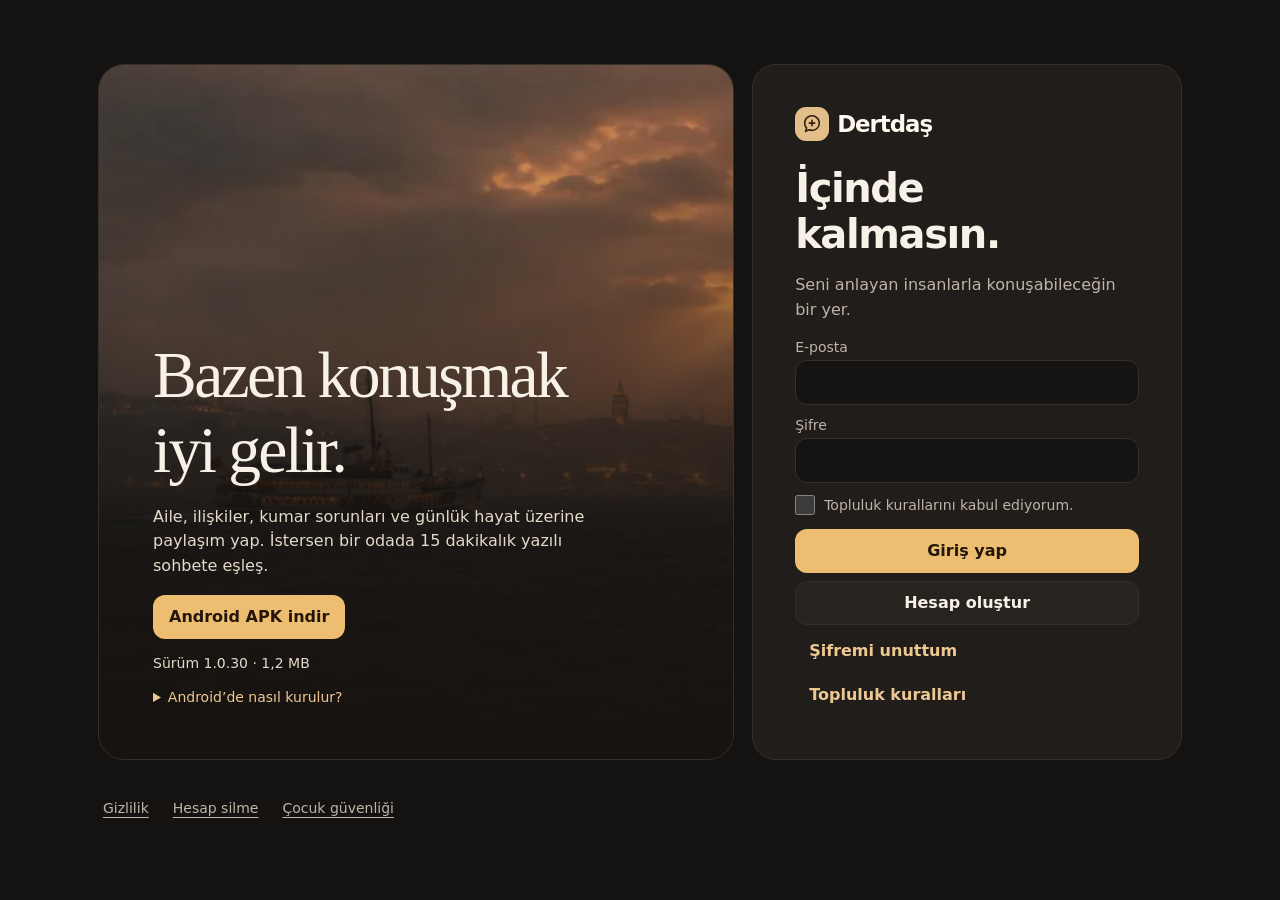
==== index.html @ 3c20d3df "Publish Dertdaş web and Android download" ====
<!doctype html>
<html lang="tr">
<head>
  <meta charset="utf-8">
  <meta name="viewport" content="width=device-width, initial-scale=1">
  <meta name="theme-color" content="#151311">
  <meta http-equiv="Content-Security-Policy" content="default-src 'self'; connect-src 'self' https://identitytoolkit.googleapis.com https://securetoken.googleapis.com https://firestore.googleapis.com https://europe-west1-dertdasv2.cloudfunctions.net https://dertdas-api.onrender.com; object-src 'none'; base-uri 'none'">
  <title>Dertdaş · İçinde kalmasın</title>
  <meta name="description" content="Dertdaş topluluklarına katıl, bir yazılı sohbete eşleş veya Android uygulamasını indir.">
  <link rel="stylesheet" href="web.css">
  <link rel="stylesheet" href="style.css">
  <script defer src="config.js"></script>
  <script defer src="app.js"></script>
  <script defer src="rooms.js"></script>
  <script defer src="release.js"></script>
  <script defer src="written.js"></script>
  <script defer src="journal.js"></script>
</head>
<body>
<svg class="icon-definitions" aria-hidden="true"><symbol id="i-brand" viewBox="0 0 24 24"><path d="M20 11a8 8 0 0 1-8 8 9 9 0 0 1-3-.6L5 20l1.1-3.5A8 8 0 1 1 20 11Z M9 11h6 M12 8v6"/></symbol><symbol id="i-search" viewBox="0 0 24 24"><path d="M17 17l4 4 M19 11a8 8 0 1 1-16 0 8 8 0 0 1 16 0Z"/></symbol><symbol id="i-refresh" viewBox="0 0 24 24"><path d="M20 4v5h-5 M4 12a8 8 0 0 1 14-5l2 2 M20 12a8 8 0 0 1-14 5l-2-2 M4 20v-5h5"/></symbol><symbol id="i-home" viewBox="0 0 24 24"><path d="M3 10 12 3l9 7v9a2 2 0 0 1-2 2h-4v-7H9v7H5a2 2 0 0 1-2-2Z"/></symbol><symbol id="i-community" viewBox="0 0 24 24"><path d="M3 3h7v7H3z M14 3h7v7h-7z M3 14h7v7H3z M14 14h7v7h-7z"/></symbol><symbol id="i-plus" viewBox="0 0 24 24"><path d="M12 5v14 M5 12h14"/></symbol><symbol id="i-chat" viewBox="0 0 24 24"><path d="M20 11.5a8 8 0 0 1-8 8 9 9 0 0 1-3.2-.6L4 20l1.2-4A8 8 0 1 1 20 11.5Z M8.5 11.5h7"/></symbol><symbol id="i-person" viewBox="0 0 24 24"><path d="M16 8a4 4 0 1 1-8 0 4 4 0 0 1 8 0Z M4 21v-1a6 6 0 0 1 6-6h4a6 6 0 0 1 6 6v1"/></symbol><symbol id="i-heart" viewBox="0 0 24 24"><path d="M20.8 8.7c0 4-8.8 9.2-8.8 9.2S3.2 12.7 3.2 8.7a4.4 4.4 0 0 1 8.8-1 4.4 4.4 0 0 1 8.8 1Z"/></symbol><symbol id="i-spark" viewBox="0 0 24 24"><path d="M12 2.8 14.3 9.7 21.2 12 14.3 14.3 12 21.2 9.7 14.3 2.8 12 9.7 9.7Z"/></symbol><symbol id="i-shield" viewBox="0 0 24 24"><path d="M12 3 20 6v5c0 5-4.4 8.6-8 10-3.6-1.4-8-5-8-10V6Z M9 12l2 2 4-4"/></symbol><symbol id="i-work" viewBox="0 0 24 24"><path d="M3 7h18v13H3Z M8 7V4h8v3 M3 12c7 3 11 3 18 0"/></symbol><symbol id="i-edit" viewBox="0 0 24 24"><path d="M13.5 5.5 18.5 10.5 M4 20l4.5-1 11-11a3.5 3.5 0 0 0-5-5l-11 11Z"/></symbol><symbol id="i-journal" viewBox="0 0 24 24"><path d="M5 20V5a2 2 0 0 1 2-2h12v17H7a2 2 0 0 1 0-4h12 M9 7h6 M9 11h4"/></symbol><symbol id="i-wallet" viewBox="0 0 24 24"><path d="M19 8V6a2 2 0 0 0-2-2L5 7a2 2 0 0 0-2 2v9a2 2 0 0 0 2 2h14a2 2 0 0 0 2-2V9H5 M21 13h-5a2 2 0 0 0 0 4h5"/></symbol><symbol id="i-arrow" viewBox="0 0 24 24"><path d="M5 12h14m-6-6 6 6-6 6"/></symbol></svg>
<div class="web-welcome">
  <section class="web-intro" aria-labelledby="welcomeTitle">
    <img class="web-cover" src="bosphorus.webp" alt="" width="1024" height="680">
    <div class="web-intro-copy">
      <h2 id="welcomeTitle">Bazen konuşmak iyi gelir.</h2>
      <p>Aile, ilişkiler, kumar sorunları ve günlük hayat üzerine paylaşım yap. İstersen bir odada 15 dakikalık yazılı sohbete eşleş.</p>
      <a class="web-download" href="Dertdas-V30.apk" download>Android APK indir</a>
      <p class="web-install">Sürüm 1.0.30 · 1,2 MB</p>
      <details class="web-install">
        <summary>Android’de nasıl kurulur?</summary>
        <p>İndirdiğin dosyayı aç. Telefon izin isterse kullandığın tarayıcı için bu kaynaktan yüklemeye izin ver, sonra kurulum ekranına dön.</p>
      </details>
    </div>
  </section>
  <section id="auth" class="auth" aria-label="Dertdaş hesabı">
  <div class="brand"><span class="brand-mark"><svg class="icon" aria-hidden="true"><use href="#i-brand"></use></svg></span>Dertdaş</div>
  <h1 id="authTitle">İçinde kalmasın.</h1>
  <p id="authIntro" class="muted">Seni anlayan insanlarla konuşabileceğin bir yer.</p>
  <form id="authForm">
    <label for="email">E-posta</label>
    <input id="email" type="email" required autocomplete="email">
    <label for="password">Şifre</label>
    <input id="password" type="password" required autocomplete="current-password">
    <label id="termsChoice" class="check"><input id="acceptTerms" type="checkbox"> Topluluk kurallarını kabul ediyorum.</label>
    <button id="login" type="submit" class="primary wide">Giriş yap</button>
    <button id="register" type="submit" class="wide">Hesap oluştur</button>
  </form>
  <div id="verifyEmail" class="card" hidden><p>E-postandaki doğrulama bağlantısını açıp buraya dön.</p><button id="confirmEmail" class="primary">E-postamı doğruladım</button> <button id="resendEmail">Bağlantıyı tekrar gönder</button></div>
  <div class="auth-links"><button id="resetPassword" type="button" class="quiet">Şifremi unuttum</button><button class="quiet rules-button">Topluluk kuralları</button></div>
  <p id="authStatus" class="notice" role="status"></p>
  </section>
  <footer class="web-footer">
    <a href="privacy.html">Gizlilik</a>
    <a href="hesap-silme.html">Hesap silme</a>
    <a href="cocuk-guvenligi.html">Çocuk güvenliği</a>
  </footer>
</div>
<div id="app" hidden>
  <header><div class="header-inner">
    <div class="brand"><span class="brand-mark"><svg class="icon" aria-hidden="true"><use href="#i-brand"></use></svg></span>Dertdaş</div>
    <div class="header-actions">
      <a class="web-app-download" href="Dertdas-V30.apk" download aria-label="Android APK indir">APK indir</a>
      <button id="headerWallet" class="icon-button wallet-button" aria-label="Jeton ve VIP"><svg class="icon" aria-hidden="true"><use href="#i-wallet"></use></svg></button>
      <button id="toggleSearch" class="icon-button" aria-label="Gönderilerde ara" aria-expanded="false" aria-controls="searchPanel"><svg class="icon" aria-hidden="true"><use href="#i-search"></use></svg></button>
      <button id="refresh" class="icon-button" aria-label="Yenile"><svg class="icon" aria-hidden="true"><use href="#i-refresh"></use></svg></button>
    </div>
  </div></header>
  <p id="postConfirmation" class="notice post-confirmation" role="status" aria-live="polite"></p>
  <main id="main">
    <p id="status" class="notice" role="status"></p>
    <section id="feed">
      <div id="searchPanel" class="search-panel" hidden><label class="sr-only" for="search">Gönderilerde ara</label><input id="search" type="search" placeholder="Gönderilerde ara"></div>
      <section class="home-hero" aria-labelledby="homeTitle">
        <h1 id="homeTitle">İçinde<br>kalmasın.</h1>
        <p>İçini dökebileceğin, dinlenebileceğin bir yer.</p>
        <button id="homeWritten" type="button" class="home-chat">
          <svg class="icon" aria-hidden="true"><use href="#i-chat"></use></svg>
          Yazılı sohbet başlat
          <svg class="icon home-arrow" aria-hidden="true"><use href="#i-arrow"></use></svg>
        </button>
      </section>
      <button id="heroCompose" type="button" class="home-share">
        <span class="home-share-icon"><svg class="icon" aria-hidden="true"><use href="#i-edit"></use></svg></span>
        <span>Bir paylaşım yaz</span>
        <svg class="icon home-arrow" aria-hidden="true"><use href="#i-arrow"></use></svg>
      </button>
      <div class="community-heading"><h2>Topluluklar</h2><button class="text-button" data-tab="communities">Tümünü gör <svg class="icon" aria-hidden="true"><use href="#i-arrow"></use></svg></button></div>
      <div id="chips" class="chips" aria-label="Topluluklar"></div>
      <div class="feed-heading"><h2>Akış</h2><button id="unanswered" aria-pressed="false">Cevap bekleyenler</button></div>
      <div id="posts" aria-live="polite"></div>
    </section>
    <section id="communities" hidden><h1>Topluluklar</h1><div id="communityList" class="grid"></div></section>
    <section id="room" hidden>
      <div class="room-nav"><button id="roomBack">‹ Akış</button><span id="roomName"></span><span id="roomMark" aria-hidden="true"></span></div>
      <div class="room-hero"><h1 id="roomTitle"></h1><p id="roomIntro"></p><button id="shareRoom" hidden>Odayı paylaş</button></div>
      <article class="room-panel counter-panel" id="recoveryCounter" hidden>
        <div class="room-panel-heading"><h2>Kumarsız zaman</h2><span>Bu cihaza özel</span></div>
        <div class="counter-values"><div><strong id="recoveryDays">0</strong><span>gün</span></div><div><strong id="recoveryHours">0</strong><span>saat</span></div></div>
        <p id="recoveryStartDate" class="recovery-start" hidden></p>
        <div class="counter-actions"><button id="recoveryEdit">Sayacı başlat</button><button id="recoveryClear" class="quiet" hidden>Sıfırla</button></div>
      </article>
      <article class="room-panel written-panel">
        <div class="room-panel-heading"><h2>Yazılı sohbet</h2></div>
        <p>15 dakika · Günde ilk görüşme ücretsiz. Sonrasında 25 jeton veya bir VIP yazılı görüşme hakkı.</p>
        <div class="match-roles"><button id="writtenStart">Eşleşme ara</button><button id="writtenCancel" hidden>Aramayı iptal et</button><button id="writtenJoin" hidden>Görüşmeye katıl</button><button id="writtenWallet" hidden>Mağazayı aç</button></div>
        <p id="writtenSearchStatus" class="match-status" role="status"></p>
      </article>
      <article id="roomTool" class="room-panel" hidden></article>
      <details id="vipRoomGuide" class="room-guide room-content" hidden>
        <summary id="vipRoomGuideTitle"></summary>
        <p id="vipRoomGuideStatus" role="status"></p>
        <ol id="vipRoomGuideSteps" hidden></ol>
        <button id="roomVipShop" hidden>VIP üyeliği incele</button>
      </details>
      <div class="room-content"><h2>Oda rehberi</h2><div id="roomGuides"></div></div>
      <div class="room-content"><h2>Bir yerden başla</h2><button id="roomPrompt" class="room-prompt"></button></div>
      <div class="room-post-heading"><h2>Oda paylaşımları</h2><button id="roomCompose">Yaz</button></div>
      <p id="roomPostStatus" class="match-status" role="status"></p>
      <div id="roomPosts" aria-live="polite"></div>
    </section>
    <section id="journal" hidden aria-labelledby="journalTitle">
      <header class="journal-header">
        <span class="journal-mark" aria-hidden="true"><svg class="icon"><use href="#i-journal"></use></svg></span>
        <div><h1 id="journalTitle">Günlüğüm</h1><p>Notların yalnızca bu cihazda saklanır.</p></div>
      </header>
      <form id="journalForm" class="card journal-form">
        <label id="journalLabel" for="journalText">Bugün aklında ne var?</label>
        <textarea id="journalText" rows="5" maxlength="5000" required placeholder="İçinden geçenleri yaz…"></textarea>
        <div class="journal-actions">
          <button id="journalSave" type="submit" class="primary">Notu kaydet</button>
          <button id="journalCancel" type="button" class="quiet" hidden>Vazgeç</button>
        </div>
      </form>
      <p id="journalStatus" class="notice" role="status"></p>
      <h2 class="journal-list-title">Geçmiş notlar</h2>
      <div id="journalEntries"></div>
    </section>
    <section id="profile" hidden aria-labelledby="profileName">
      <div class="profile-hero">
        <span id="profileAvatar" class="avatar" aria-hidden="true"></span>
        <div><p>Profilim</p><h1 id="profileName"></h1></div>
      </div>
      <section class="card profile-card" aria-labelledby="profileDetails">
        <h2 id="profileDetails">Profil bilgileri</h2>
        <form id="profileForm">
          <label for="nick">Görünen ad</label>
          <div class="profile-field"><input id="nick" minlength="2" maxlength="24" required><button>Kaydet</button></div>
          <p id="profileNameStatus" class="notice profile-status" role="status"></p>
        </form>
        <form id="handleForm">
          <label for="handle">Kullanıcı adı</label>
          <div class="profile-field"><input id="handle" pattern="[a-zA-Z0-9_]{3,24}" maxlength="24" placeholder="kullanici_adin" aria-describedby="handleHint" required><button>Kaydet</button></div>
          <small id="handleHint">Hesabın için benzersiz bir kullanıcı adı seç.</small>
          <p id="profileHandleStatus" class="notice profile-status" role="status"></p>
        </form>
      </section>
      <section class="card profile-card" aria-labelledby="profileInterests">
        <h2 id="profileInterests">İlgilendiğin odalar</h2>
        <p class="profile-hint">Seçtiğin odaların paylaşımları akışta öne çıkar.</p>
        <div id="topicPreferences"></div>
      </section>
      <div class="profile-shortcuts">
        <button id="openWallet"><svg class="icon" aria-hidden="true"><use href="#i-wallet"></use></svg>Jeton ve VIP</button>
        <button id="openActivity"><svg class="icon" aria-hidden="true"><use href="#i-chat"></use></svg>Bildirimler</button>
      </div>
      <section class="card profile-card profile-account" aria-labelledby="profilePrivacy">
        <h2 id="profilePrivacy">Gizlilik ve hesap</h2>
        <label class="check"><input id="replyNotices" type="checkbox" checked> Gönderi yanıtlarını bildirimlerde göster</label>
        <button id="openPrivacy">Gizlilik politikası</button><div id="blockedList"></div>
        <div class="profile-account-actions"><button class="quiet rules-button">Topluluk kuralları</button><button id="requestDelete" class="quiet danger">Hesap silme talebi</button></div>
      </section>
      <button id="moderate" hidden>Moderasyon paneli</button>
      <button id="logout" class="quiet">Çıkış yap</button>
    </section>
    <section id="moderation" hidden><h1>Moderasyon</h1><div id="reportList"></div></section>
    <section id="deletion" hidden>
      <h1>Hesap silme talebi</h1>
      <div class="card"><p>Talep, hesabının ve hesabına bağlı profil, paylaşım, yorum ve mesaj verilerinin silinmesi için incelemeye gönderilir.</p><button id="confirmDelete" class="danger">Silme talebini gönder</button></div>
      <button id="cancelDelete">Geri dön</button>
    </section>
  </main>
  <nav id="nav" aria-label="Ana menü">
    <button data-tab="feed"><svg class="icon" aria-hidden="true"><use href="#i-home"></use></svg><span>Akış</span></button>
    <button data-tab="communities"><svg class="icon" aria-hidden="true"><use href="#i-community"></use></svg><span>Topluluklar</span></button>
    <button id="compose"><span class="nav-compose"><svg class="icon" aria-hidden="true"><use href="#i-plus"></use></svg></span><span>Paylaş</span></button>
    <button data-tab="journal"><svg class="icon" aria-hidden="true"><use href="#i-journal"></use></svg><span>Günlük</span></button>
    <button data-tab="profile"><svg class="icon" aria-hidden="true"><use href="#i-person"></use></svg><span>Profil</span></button>
  </nav>
</div>
<dialog id="recoveryDialog">
  <form id="recoveryForm">
    <h2>Kumarsız zaman başlangıcı</h2>
    <p>Sayacın başlangıç tarihi yalnızca bu cihazda saklanır.</p>
    <label for="recoveryDate">Başlangıç tarihi ve saati</label>
    <input id="recoveryDate" type="datetime-local" required>
    <p class="notice" id="recoveryError" role="status"></p>
    <div class="row"><button type="button" data-close="recoveryDialog">Vazgeç</button><button class="primary">Kaydet</button></div>
  </form>
</dialog>
<dialog id="composer">
  <form id="postForm">
    <h2>Yeni paylaşım</h2>
    <label for="category">Topluluk</label><select id="category"></select>
    <label for="postText">Paylaşımın</label><textarea id="postText" rows="5" maxlength="1000" required placeholder="Bugün aklında ne var?"></textarea>
    <p id="composeStatus" class="notice" role="status"></p>
    <div class="row"><button type="button" id="composeCancel" data-close="composer">Vazgeç</button><button class="primary">Paylaş</button></div>
  </form>
</dialog>
<dialog id="feedback">
  <form id="feedbackForm">
    <h2 id="feedbackTitle"></h2><p id="feedbackText"></p>
    <label id="reasonLabel" for="reason">Bildirme nedeni</label>
    <textarea id="reason" maxlength="500" rows="3"></textarea>
    <p id="feedbackStatus" class="notice" role="status"></p>
    <div class="row"><button type="button" data-close="feedback">Vazgeç</button><button id="feedbackOK" class="primary">Onayla</button></div>
  </form>
</dialog>
<dialog id="rules">
  <h2>Topluluk kuralları</h2>
  <p>İnsanlara saygılı davran. Tehdit, taciz, nefret söylemi, cinsel içerik, dolandırıcılık, spam ve kumar reklamları yasaktır.</p>
  <p>Başkasının kimlik ve iletişim bilgilerini paylaşma. Kendi adresini, telefonunu ve benzeri özel bilgilerini de gönderilerden uzak tut.</p>
  <p>Gönderileri, yorumları ve kullanıcıları bildirebilirsin. Moderatörler içerikleri kaldırabilir ve hesapların erişimini durdurabilir.</p>
  <form method="dialog"><button class="primary">Kapat</button></form>
</dialog>
<dialog id="termsGate">
  <h2>Topluluk kuralları</h2>
  <p>Devam etmek için Dertdaş topluluk kurallarını kabul et.</p>
  <button class="quiet rules-button wide">Kuralları oku</button>
  <p id="termsStatus" class="notice" role="status"></p>
  <div class="row"><button id="termsExit">Çıkış yap</button><button id="termsAccept" class="primary">Kabul et</button></div>
</dialog>
  <dialog id="activityDialog"><div class="split"><h2>Bildirimler</h2><button id="closeActivity">Kapat</button></div>
    <p id="activityStatus" role="status"></p><div id="activityRows"></div>
  </dialog>
  <dialog id="privacyDialog"><div class="split"><h2>Gizlilik politikası</h2><button id="closePrivacy">Kapat</button></div>
    <div id="privacyText"></div>
  </dialog>
  <dialog id="walletDialog" aria-labelledby="shopTitle">
    <div class="split shop-top"><h2 id="shopTitle">Jeton ve VIP</h2><button id="closeWallet" aria-label="Kapat">Kapat</button></div>
    <section class="wallet-summary" aria-labelledby="walletBalanceTitle">
      <h3 id="walletBalanceTitle">Jeton bakiyen</h3>
      <div class="wallet-total" aria-live="polite">
        <strong id="walletBalance">—</strong><span id="walletUnit" hidden>jeton</span>
      </div>
      <p id="walletBalanceStatus" class="wallet-note" role="status"></p>
      <p id="walletVipSummary" class="wallet-note" hidden></p>
    </section>
    <p id="paymentStatus" class="shop-notice" role="status"></p>
    <section class="vip-plans" aria-label="VIP üyelikler">
      <p>VIP paketleri ve ek görüşme hakları.</p>
      <div id="vipPlans"></div>
    </section>
    <section class="shop-products" aria-labelledby="shopPackagesTitle">
      <h3 id="shopPackagesTitle">Jeton paketleri</h3>
      <p>Yazılı görüşmeler ve oda özellikleri için.</p>
      <div id="walletProducts"></div>
    </section>
    <button id="shopSignIn" class="primary" hidden>Giriş yap</button>
    <button id="syncPlay" hidden>Bakiyeyi yenile</button>
    <details id="walletActivity" hidden><summary>Jeton hareketleri</summary><div id="walletHistory"></div></details>
  </dialog>
  <dialog id="decisionSheet" aria-labelledby="decisionTitle" aria-describedby="decisionInfo">
    <form method="dialog">
      <header class="decision-header">
        <span class="decision-mark" id="decisionMark" aria-hidden="true">↗</span>
        <div><h2 id="decisionTitle"></h2><p id="decisionInfo"></p></div>
      </header>
      <ul id="decisionDetails" hidden></ul>
      <footer class="decision-actions">
        <button id="decisionCancel" value="cancel" autofocus>Vazgeç</button>
        <button id="decisionConfirm" class="primary" value="confirm">Devam et</button>
      </footer>
    </form>
  </dialog>
  <dialog id="writtenDialog" aria-labelledby="writtenTitle">
    <div class="split"><h2 id="writtenTitle">Yazılı sohbet</h2><button id="writtenEnd">Bitir</button></div>
    <p id="writtenClock"></p><p id="writtenStatus" role="status"></p>
    <div class="match-roles"><button id="writtenReport">Bildir</button><button id="writtenBlock">Engelle</button></div>
    <div id="writtenItems" aria-label="Görüşme mesajları"></div>
    <form id="writtenForm" class="row" hidden><input id="writtenText" maxlength="1000" required aria-label="Mesaj" placeholder="Mesaj yaz"><button class="primary">Gönder</button></form>
  </dialog>
</body>
</html>
---- web.css ----
.web-welcome:has(#auth[hidden]) { display: none; }
.web-welcome { max-width: 1160px; margin: 0 auto; padding: clamp(18px, 5vw, 70px) clamp(16px, 4vw, 38px) 28px; }
.web-intro { position: relative; overflow: hidden; display: flex; align-items: end; min-height: 310px; border-radius: 26px; border: 1px solid var(--border); background: #29231b; isolation: isolate; }
.web-cover { position: absolute; z-index: -2; width: 100%; height: 100%; inset: 0; object-fit: cover; object-position: 52% 40%; }
.web-intro::before { position: absolute; z-index: -1; inset: 0; content: ""; background: linear-gradient(180deg, #17131015 10%, #171310e8 70%, #171310 100%); }
.web-intro-copy { padding: clamp(22px, 5vw, 54px); max-width: 36rem; }
.web-intro h2 { font-family: Georgia, serif; font-size: clamp(2.15rem, 6vw, 4.1rem); font-weight: 500; letter-spacing: -.04em; }
.web-intro p { color: #e5d9c9; }
.web-download, .web-app-download { display: inline-flex; align-items: center; min-height: 44px; padding: 9px 16px; font-weight: 700; text-decoration: none; border-radius: 12px; color: #24170a; background: var(--primary); }
.web-app-download { font-size: .875rem; padding-inline: 10px; white-space: nowrap; }
.web-install, .web-footer { font-size: .875rem; }
.web-install summary { cursor: pointer; color: var(--accent); }
.web-welcome .auth { padding: 24px; margin: 12px 0 0; width: 100%; max-width: none; border: 1px solid var(--border); border-radius: 24px; background: var(--surface); }
.web-footer { display: flex; flex-wrap: wrap; gap: 12px 24px; padding: 22px 5px 0; }
.web-footer a { color: var(--muted); text-underline-offset: 4px; }
@media (min-width: 800px) {
  .web-welcome { display: grid; grid-template-columns: minmax(0, 1.48fr) minmax(0, 1fr); gap: 18px; }
  .web-welcome .auth { margin: 0; padding: 42px; align-content: center; }
  .web-footer { grid-column: 1 / -1; }
}
@media (max-width: 370px) { .web-app-download { display: none; } }
---- style.css ----
:root {
  color-scheme: dark;
  --bg: #10100f;
  --surface: #191817;
  --border: #36312b;
  --text: #f7f2eb;
  --muted: #bcb2a7;
  --accent: #efc67e;
  --primary: #edbd71;
  font: 16px Roboto, system-ui, sans-serif;
}
* { box-sizing: border-box; }
[hidden] { display: none !important; }
body { margin: 0; background: var(--bg); color: var(--text); }
button, input, textarea, select { font: inherit; }
button { min-height: 44px; padding: 9px 13px; border: 1px solid var(--border); border-radius: 12px; color: inherit; background: #27231e; cursor: pointer; font-weight: 650; }
button:disabled { opacity: .55; cursor: wait; }
button.quiet { background: transparent; border-color: transparent; color: var(--accent); }
button.primary { background: var(--primary); border-color: transparent; color: #231608; }
button.danger { color: #ffc1ce; }
:focus-visible { outline: 2px solid var(--accent); outline-offset: 2px; }
input, textarea, select { width: 100%; min-height: 45px; margin: 5px 0 12px; padding: 11px 12px; color: inherit; background: #151412; border: 1px solid var(--border); border-radius: 12px; }
textarea { resize: vertical; }
label { display: block; color: var(--muted); font-size: .875rem; }
h1, h2, h3 { line-height: 1.15; margin: 0 0 12px; }
h1 { font-size: clamp(1.8rem, 7vw, 2.5rem); letter-spacing: -.035em; }
h2 { font-size: 1.18rem; }
p { line-height: 1.55; overflow-wrap: anywhere; }
.muted, small { color: var(--muted); }
.auth { width: min(100%, 420px); margin: min(12vh, 100px) auto 0; padding: 22px; }
.auth h1 { margin-top: 24px; }
.check { display: flex; align-items: center; gap: 9px; margin: 0 0 10px; }
.check input { width: 20px; min-height: 20px; margin: 0; accent-color: var(--primary); }
.wide { width: 100%; margin: 4px 0; }
#app { display: flex; flex-direction: column; height: 100vh; height: 100dvh; }
.card { background: var(--surface); border: 1px solid var(--border); border-radius: 18px; padding: 16px; margin-bottom: 12px; }
.post-text { white-space: pre-wrap; margin: 13px 0; }
.grid { display: grid; grid-template-columns: repeat(2, minmax(0, 1fr)); gap: 10px; }
.grid button { min-height: 100px; text-align: start; padding: 15px; background: linear-gradient(145deg,#352717,var(--surface)); }
.grid b { display: block; font-size: 1.5rem; color: var(--accent); margin-bottom: 8px; }
.avatar { flex: none; display: inline-grid; place-items: center; width: 40px; height: 40px; border-radius: 15px; background: #513820; color: #ffe0aa; font-weight: 750; }
.who { display: flex; align-items: center; gap: 10px; overflow-wrap: anywhere; }
.who small { display: block; }
.split, .row { display: flex; align-items: center; justify-content: space-between; gap: 8px; }
.row input { margin: 0; min-width: 0; }
.actions { display: flex; align-items: center; flex-wrap: wrap; margin: 10px -6px -4px; border-top: 1px solid var(--border); }
.actions button { padding-inline: 7px; font-size: .8rem; }
.comment { border-top: 1px solid var(--border); padding: 8px 0; overflow-wrap: anywhere; }
.comment p, .bubble p { margin: 3px 0; white-space: pre-wrap; }
.bubble { padding: 8px 12px; border-radius: 14px; background: #302821; margin: 5px 0; width: fit-content; max-width: 90%; }
.bubble.mine { margin-left: auto; background: #e2b774; color: #231608; }
.bubble.mine small { color: #4f3720; }
.notice { padding: 10px; border-radius: 10px; background: #3f2c1e; color: #fff0d7; }
.notice:empty { display: none; }
.empty { color: var(--muted); }
dialog { width: min(92vw, 460px); max-height: 90%; overflow: auto; border: 1px solid var(--border); border-radius: 20px; padding: 20px; color: inherit; background: var(--surface); }
dialog::backdrop { background: #100b09bb; }
.sr-only { position: absolute; width: 1px; height: 1px; padding: 0; margin: -1px; overflow: hidden; clip-path: inset(50%); }

.post-menu { position: relative; margin-inline-start: auto; }
.post-menu summary { display: grid; place-items: center; min-width: 44px; min-height: 44px; cursor: pointer; list-style: none; font-size: 1.35rem; color: var(--accent); }
.post-menu summary::-webkit-details-marker { display: none; }
.post-menu-options { position: absolute; z-index: 1; top: 100%; right: 0; width: max-content; max-width: 70vw; padding: 5px; border: 1px solid var(--border); border-radius: 12px; background: #282019; box-shadow: 0 8px 25px #0007; }
.post-menu-options button { display: block; width: 100%; text-align: start; }

.icon-definitions { position: absolute; width: 0; height: 0; overflow: hidden; }
.icon {
  display: block;
  width: 22px;
  height: 22px;
  flex: none;
  fill: none;
  stroke: currentColor;
  stroke-width: 1.65;
  stroke-linecap: round;
  stroke-linejoin: round;
}
.brand {
  display: flex;
  align-items: center;
  gap: 10px;
  color: #fff8ed;
  font-size: 1.52rem;
  font-weight: 760;
  letter-spacing: -.06em;
}
.brand-mark {
  display: grid;
  place-items: center;
  width: 37px;
  height: 37px;
  border-radius: 13px;
  color: #30200c;
  background: linear-gradient(145deg, #ffe0a0, #c98d43);
}
.brand-mark .icon { width: 24px; height: 24px; stroke-width: 1.75; }
header, nav { flex: none; background: #151412; }
header { border-bottom: 1px solid #292521; }
.header-inner {
  display: flex;
  justify-content: space-between;
  align-items: center;
  gap: 8px;
  width: min(100%, 650px);
  min-height: 66px;
  margin-inline: auto;
  padding: 8px 18px;
}
.header-actions { display: flex; align-items: center; gap: 5px; }
.icon-button {
  display: inline-grid;
  place-items: center;
  width: 44px;
  padding: 0;
  border-color: transparent;
  background: transparent;
  color: var(--text);
}
.icon-button[aria-expanded="true"] { color: var(--accent); background: #2a231b; }
main {
  flex: 1;
  min-height: 0;
  overflow: auto;
  width: min(100%, 650px);
  margin: 0 auto;
  padding: 17px 18px 20px;
  scrollbar-width: thin;
  scrollbar-color: #443b2e transparent;
}
main > section > h1 { margin: 5px 0 18px; }
#feed > .feed-heading h1 { margin: 0; font-size: 1.62rem; letter-spacing: -.05em; }
.search-panel { padding-bottom: 6px; }
.search-panel input { margin-top: 0; }
.community-heading, .feed-heading { display: flex; align-items: center; justify-content: space-between; gap: 8px; }
.community-heading h2 { margin: 0; font-size: 1rem; letter-spacing: -.015em; }
.text-button {
  background: none;
  border: 0;
  min-height: 40px;
  padding: 0 2px 0 8px;
  color: var(--accent);
  font-size: .78rem;
}
.text-button span { margin-left: 2px; font-size: 1rem; }
.chips {
  display: flex;
  gap: 10px;
  overflow-x: auto;
  scrollbar-width: none;
  padding: 5px 3px 15px;
  border-bottom: 1px solid #292521;
  margin: 0 -2px 20px;
}
.chips::-webkit-scrollbar { display: none; }
.chips button {
  display: grid;
  justify-items: center;
  align-content: start;
  gap: 8px;
  flex: 0 0 56px;
  padding: 1px 0 2px;
  background: none;
  border: 0;
  font-size: .70rem;
  line-height: 1.16;
  font-weight: 600;
  color: #c8bdb1;
}
.topic-icon {
  display: grid;
  place-items: center;
  width: 49px;
  height: 49px;
  border: 1px solid #66513a;
  border-radius: 50%;
  color: #ecca93;
  background: linear-gradient(155deg, #3b2f24, #211a16);
}
.chips button:nth-child(3) .topic-icon { background: linear-gradient(155deg, #402c31, #231b20); color: #ebabb4; border-color: #694b50; }
.chips button:nth-child(4) .topic-icon { background: linear-gradient(155deg, #34342a, #21211b); color: #dbcea5; border-color: #5c5842; }
.chips button:nth-child(5) .topic-icon { background: linear-gradient(155deg, #28362e, #1b221e); color: #bad4b8; border-color: #465d4b; }
.chips button:nth-child(6) .topic-icon { background: linear-gradient(155deg, #312c3b, #211d27); color: #d0bde8; border-color: #554965; }
.chips button[aria-pressed="true"] { color: #ffe0a4; }
.chips button[aria-pressed="true"] .topic-icon { border-color: #f1c47c; box-shadow: 0 0 0 2px #78562e66; }
.chips button:first-child[aria-pressed="true"] .topic-icon { background: linear-gradient(145deg, #ffe0a0, #d3984a); color: #2d1b08; }
.post-card {
  padding: 13px;
  border-radius: 16px;
  border-color: #38312a;
  box-shadow: 0 4px 18px #0002;
}
.post-card .avatar {
  width: 38px;
  height: 38px;
  border-radius: 50%;
  border: 1px solid #8a6a45;
  background: linear-gradient(145deg, #63482e, #2a211a);
  color: #ffe4b3;
}
.post-card:nth-child(even) .avatar { background: linear-gradient(145deg, #495644, #242923); border-color: #5f7058; color: #d8e6cf; }
.post-card .who strong { display: block; font-size: .92rem; }
.post-meta { margin-top: 3px; font-size: .72rem; }
.post-topic { color: #eac889; }
.post-text { margin: 10px 0 11px; font-size: .93rem; color: #f0e8dd; }
.post-card .actions { border-top-color: #342c25; margin: 10px 0 -6px; gap: 9px; }
nav {
  display: flex;
  justify-content: center;
  border-top: 1px solid #38302a;
  padding: 6px 6px 7px;
}
nav button {
  display: flex;
  flex-direction: column;
  align-items: center;
  justify-content: center;
  gap: 4px;
  flex: 1;
  max-width: 125px;
  min-width: 0;
  min-height: 48px;
  padding: 2px 0;
  border-color: transparent;
  background: none;
  font-size: .65rem;
  color: var(--muted);
}
nav button[aria-current="page"] { color: #f7ca82; }
nav button[aria-current="page"] > .icon { stroke-width: 2.05; }
.nav-compose {
  display: grid;
  place-items: center;
  width: 46px;
  height: 35px;
  border-radius: 13px;
  background: linear-gradient(150deg, #ffe2a7, #d49a51);
  color: #2a1b0d;
}
.nav-compose .icon { stroke-width: 1.9; }
#compose { color: #e3c99d; }
.grid button { border-color: #493a2b; }
.grid .icon { width: 28px; height: 28px; }
@media (max-width: 359px) {
  .header-inner, main { padding-inline: 12px; }
  .chips { gap: 7px; }
  nav button { font-size: .6rem; }
}

#room {
  --room-bg: #101d1b;
  --room-panel: #152522;
  --room-line: #2c4740;
  --room-accent: #a6e2c7;
  --room-glow: #254c40;
  min-height: 100%;
  padding: 10px 17px 24px;
  background: var(--room-bg);
  color: #f7f7ef;
  animation: room-enter .26s ease-out both;
}
#room[data-room="family"] { --room-bg: #231815; --room-panel: #2e201c; --room-line: #57392f; --room-accent: #ffbc9f; --room-glow: #58372e; }
#room[data-room="relationships"] { --room-bg: #211522; --room-panel: #2c1c2e; --room-line: #523750; --room-accent: #f3b9de; --room-glow: #542c52; }
#room[data-room="talk"] { --room-bg: #161a2b; --room-panel: #1e2337; --room-line: #373f61; --room-accent: #c4cbff; --room-glow: #363d64; }
#room[data-room="work"] { --room-bg: #191c28; --room-panel: #222636; --room-line: #39465d; --room-accent: #bcd6ff; --room-glow: #304d69; }
@keyframes room-enter {
  from { opacity: .4; transform: translateX(14px); }
  to { opacity: 1; transform: translateX(0); }
}
@media (prefers-reduced-motion: reduce) { #room { animation: none; } }
.in-room header { display: none; }
.in-room main { padding: 0; }
.in-room #status { margin: 8px; }
.room-nav {
  display: grid;
  grid-template-columns: minmax(0,1fr) auto minmax(0,1fr);
  align-items: center;
  gap: 5px;
  font-weight: 700;
}
.room-nav button { justify-self: start; padding-inline: 4px; }
#room button { border-color: var(--room-line); background: var(--room-panel); color: var(--room-accent); }
#room .room-nav button { border-color: transparent; background: transparent; }
#roomMark { justify-self: end; color: var(--room-accent); }
.room-hero {
  margin: 8px 0 13px;
  padding: 24px 18px;
  border: 1px solid var(--room-line);
  border-radius: 22px;
  background: radial-gradient(ellipse at 98% 0%, var(--room-glow), transparent 75%), var(--room-panel);
}
.room-hero h1 { max-width: 24ch; margin: 0; font-size: clamp(1.65rem, 7vw, 2.35rem); }
.room-hero p { margin: 9px 0 0; color: #e1e5db; font-size: .89rem; }
.room-panel {
  margin: 0 0 12px;
  padding: 14px;
  border: 1px solid var(--room-line);
  border-radius: 17px;
  background: var(--room-panel);
}
.room-panel-heading, .room-post-heading { display: flex; align-items: center; justify-content: space-between; gap: 8px; }
.room-panel-heading h2, .room-post-heading h2 { margin: 0; font-size: 1.06rem; }
.room-panel-heading > span { color: var(--room-accent); font-size: .72rem; }
.counter-values { display: grid; grid-template-columns: repeat(2, 1fr); gap: 6px; margin: 9px 0; text-align: center; }
.counter-values > div { padding: 10px; border: 1px solid var(--room-line); border-radius: 11px; background: var(--room-bg); }
.counter-values strong { display: block; font-variant-numeric: tabular-nums; font-size: 1.9rem; color: var(--room-accent); }
.counter-values span { font-size: .79rem; color: #e1e5db; }
.counter-actions { display: flex; flex-wrap: wrap; gap: 7px; }
.match-roles { display: grid; grid-template-columns: repeat(2, minmax(0, 1fr)); gap: 7px; margin-top: 10px; }
.match-status:empty { display: none; }
#matchPriority { grid-column: 1 / -1; }
#roomTool h2 { margin: 0; font-size: 1.06rem; }
#roomTool p { line-height: 1.45; font-size: .85rem; }
#roomTool textarea { display: block; width: 100%; margin-bottom: 8px; }
#room .room-boosted { border-color: #d9a762; }
.room-boost-label { display: block; color: #f2c786; font-size: .78rem; margin-bottom: 8px; }
#vipRoomGuide ol { padding: 0 14px 0 32px; font-size: .86rem; line-height: 1.5; }
#vipRoomGuide li + li { margin-top: 8px; }
#vipRoomGuideStatus:empty { display: none; }
.room-content { margin-top: 20px; }
.room-content h2 { font-size: 1.02rem; }
.room-guide {
  border: 1px solid var(--room-line);
  border-radius: 10px;
  margin: 7px 0;
  background: var(--room-panel);
}
.room-guide summary { padding: 12px; cursor: pointer; font-size: .9rem; color: var(--room-accent); }
.room-guide p { margin: 0; padding: 0 12px 12px; font-size: .87rem; color: #e4e8e0; }
.room-prompt { width: 100%; text-align: start; font-size: .88rem; }
.room-post-heading { margin: 18px 0 10px; }
#room .post-card { background: var(--room-panel); border-color: var(--room-line); }
#room .post-topic { color: var(--room-accent); }

#walletProducts { margin-block: .7rem; }
#walletDialog { max-height: 88dvh; overflow-y: auto; }
#unanswered[aria-pressed="true"] { outline: 2px solid currentColor; }
#privacyText { white-space: pre-line; }

#walletDialog { width: min(100% - 24px, 460px); padding: 16px; color: #faf1df; }
.shop-top h2, .shop-products h3, .vip-card h3 { margin: 0; }
#walletBalance:empty, #paymentStatus:empty { display: none; }
#paymentStatus { color: #e2ccaa; font-size: .9rem; line-height: 1.45; }
.vip-card {
  padding: 15px;
  margin-block: 14px;
  border: 1px solid #7d5c32;
  border-radius: 16px;
  background: linear-gradient(150deg, #3a2920, #241d19 65%);
}
.vip-card strong { color: #ffe2a1; white-space: nowrap; }
.vip-card ul { padding-left: 20px; margin: 10px 0 14px; line-height: 1.45; }
.vip-card button { margin-block: 3px; }
.shop-products > p { margin: 5px 0 12px; color: #c9bcaa; font-size: .85rem; }
#walletProducts { display: grid; grid-template-columns: repeat(2, minmax(0, 1fr)); gap: 8px; }
.shop-pack { display: grid; gap: 8px; padding: 10px; border: 1px solid #544536; background: #26211c; border-radius: 10px; }
.shop-price { border-color: #766044; color: #f6d693; text-align: left; }
.shop-price:disabled { opacity: 1; background: #2e271f; color: #e0bd82; }
#walletDialog > button, #walletActivity { margin-block: 8px 0; }
.recovery-start { color: var(--room-accent); font-size: .84rem; margin: 12px 0 4px; }

.vip-card { border-color: var(--vip-accent); background: linear-gradient(145deg, var(--vip-tint), #201b21 80%); }
.vip-yellow { --vip-accent: #e9bd63; --vip-tint: #40331e; }
.vip-blue { --vip-accent: #8acaff; --vip-tint: #213650; }
.vip-purple { --vip-accent: #d6a5ff; --vip-tint: #3c2854; }
.vip-card strong, .vip-card h3 { color: var(--vip-accent); }
.vip-card .primary { background: var(--vip-accent); border-color: var(--vip-accent); color: #1c1425; }
.vip-plans > p { color: #d8c9bd; font-size: .9rem; }
#writtenDialog { max-height: 85dvh; overflow: auto; }
#writtenClock { font-size: 1.8rem; font-variant-numeric: tabular-nums; }
#writtenItems { max-height: 44dvh; overflow-y: auto; margin-top: 10px; }
#writtenItems .bubble { overflow-wrap: anywhere; margin-bottom: 8px; }

#decisionSheet {
  --decision-accent: #edc487;
  --decision-tint: #35291e;
  inset: auto 0 max(8px, env(safe-area-inset-bottom)) 0;
  margin: 0 auto;
  width: min(calc(100% - 24px), 470px);
  max-height: calc(100dvh - 28px);
  padding: 18px;
  border: 1px solid #635045;
  border-radius: 22px;
  color: #f9f1e8;
  background: linear-gradient(145deg, var(--decision-tint), #201c23 59%);
  box-shadow: 0 18px 64px #050407a0;
}
#decisionSheet[data-room="relationships"], #decisionSheet[data-kind="written"] {
  --decision-accent: #f1b9eb;
  --decision-tint: #3b253f;
}
#decisionSheet[data-room="recovery"] { --decision-accent: #b0e4ca; --decision-tint: #243b32; }
#decisionSheet::backdrop { background: #101017a6; backdrop-filter: blur(2px); }
#decisionSheet form { margin: 0; }
.decision-header { display: flex; align-items: flex-start; gap: 12px; background: transparent; position: static; border: 0; }
.decision-header h2 { margin: 0; font-size: 1.3rem; line-height: 1.2; }
.decision-header p { margin: 6px 0 0; color: #ded2df; font-size: .94rem; }
.decision-mark { flex: 0 0 40px; display: grid; place-items: center; height: 40px; border-radius: 13px; background: var(--decision-tint); color: var(--decision-accent); border: 1px solid currentColor; font-weight: 700; }
#decisionDetails { margin: 15px 0 0; padding: 12px 14px 12px 30px; border: 1px solid #655263; border-radius: 13px; color: #f2e7f0; font-size: .9rem; line-height: 1.4; }
#decisionDetails li + li { margin-top: 6px; }
.decision-actions { margin-top: 16px; display: grid; grid-template-columns: minmax(0, 1fr) minmax(0, 1.6fr); gap: 8px; }
.decision-actions button { min-height: 44px; margin: 0; }
#decisionConfirm { color: #211823; border-color: var(--decision-accent); background: var(--decision-accent); }
.shop-notice:not(:empty) { padding: 9px 11px; border-radius: 11px; background: #292120; }

.wallet-summary {
  margin: 14px 0 12px;
  padding: 14px 16px;
  border: 1px solid #715739;
  border-radius: 16px;
  background: linear-gradient(135deg, #392c20, #231c19 75%);
}
.wallet-summary h3 { margin: 0; font-size: .9rem; color: #e4c692; }
.wallet-total { display: flex; align-items: baseline; gap: 7px; margin-top: 2px; color: #ffdf9f; }
.wallet-total strong { font-size: clamp(2rem, 9vw, 2.8rem); line-height: 1.13; font-variant-numeric: tabular-nums; }
.wallet-total span { font-size: .98rem; font-weight: 600; }
.wallet-note { margin: 6px 0 0; color: #dbc9b0; font-size: .85rem; }
.wallet-note:empty { display: none; }

/* Shared navigation and the community feed. */
:root {
  --bg: #151311;
  --surface: #201d1a;
  --border: #36302a;
  --text: #f8f1e7;
  --muted: #c0b4a7;
  --accent: #eec893;
}
.auth-links { display: flex; justify-content: space-between; flex-wrap: wrap; }
header, nav { background: var(--bg); }
.header-inner { min-height: 59px; padding-block: 5px; }
.brand { gap: 8px; font-size: 1.43rem; letter-spacing: -.045em; }
.brand-mark { width: 34px; height: 34px; border-radius: 11px; background: #e4be8a; }
.brand-mark .icon { width: 22px; height: 22px; }
.header-actions { gap: 0; }
.header-actions .icon-button { color: var(--muted); }
.header-actions .wallet-button { color: var(--accent); }
.header-actions .icon { width: 20px; height: 20px; }

.home-hero {
  display: flex;
  flex-direction: column;
  align-items: flex-start;
  justify-content: flex-end;
  min-height: clamp(242px, 60vw, 340px);
  padding: clamp(17px, 5vw, 32px);
  background:
    linear-gradient(0deg, #151416 1%, #17151922 80%),
    linear-gradient(106deg, #1d181c 2%, #28202570 64%, #2d242b12),
    url("bosphorus.webp") 60% 49% / cover #32252b;
  border: 1px solid #8d6a5c80;
  border-radius: 23px;
  box-shadow: 0 12px 34px #0b090951;
}
.home-hero h1 {
  margin: 0;
  color: #ffe7ce;
  font: 400 clamp(2.7rem, 10vw, 4.8rem)/.92 Georgia, serif;
  letter-spacing: -.058em;
  text-shadow: 0 3px 14px #151217b3;
}
.home-hero p {
  max-width: 15rem;
  margin: 11px 0 14px;
  color: #f0e0d4;
  font-size: .88rem;
  line-height: 1.38;
}
.home-chat, .home-share {
  display: flex;
  align-items: center;
  gap: 9px;
  text-align: start;
}
.home-chat {
  min-height: 46px;
  padding: 8px 12px;
  border: 1px solid #ffe4b6;
  border-radius: 12px;
  background: linear-gradient(165deg, #ffe0ad, #e3b881);
  color: #2d1c16;
  font-weight: 750;
  font-size: .84rem;
}
.home-chat .icon, .home-share .icon { width: 19px; height: 19px; flex: none; }
.home-arrow { margin-inline-start: auto; }
.home-share {
  width: 100%;
  min-height: 52px;
  margin: 10px 0 13px;
  padding: 7px 11px;
  border: 1px solid #47372f;
  border-radius: 14px;
  background: #211a18;
  color: #f4e6da;
  font-size: .89rem;
}
.home-share-icon {
  display: grid;
  place-items: center;
  width: 32px;
  height: 32px;
  flex: none;
  border-radius: 9px;
  background: #382820;
  color: #f2c69c;
}
.home-share > .home-arrow { color: #d2a988; }
.home-chat:focus-visible, .home-share:focus-visible { outline: 2px solid #ffe4b6; outline-offset: 2px; }
#feed .community-heading h2 { font-size: 1.05rem; }
#feed .text-button { display: inline-flex; align-items: center; gap: 5px; min-height: 44px; }
#feed .text-button .icon { width: 14px; height: 14px; }
#feed .chips {
  gap: 8px;
  margin: 0 -18px 16px;
  padding: 2px 18px 6px;
  border: 0;
}
#feed .chips button {
  display: inline-flex;
  align-items: center;
  gap: 7px;
  flex: 0 0 auto;
  min-height: 44px;
  padding: 7px 11px;
  border: 1px solid #39312b;
  border-radius: 11px;
  background: #201c19;
  font-size: .78rem;
  white-space: nowrap;
}
#feed .chips button .topic-icon {
  width: auto;
  height: auto;
  border: 0;
  background: none;
  box-shadow: none;
}
#feed .topic-icon .icon { width: 17px; height: 17px; }
#feed .chips button[aria-pressed="true"] { background: #39291f; border-color: #715039; color: #f3d8b2; }
#feed .chips button:first-child[aria-pressed="true"] .topic-icon { color: #eec893; }
#feed .chips button:focus-visible { outline-offset: -3px; }

#feed .feed-heading { border-top: 1px solid #332c26; padding: 9px 0 6px; }
#feed > .feed-heading h2 { margin: 0; font-size: 1.38rem; letter-spacing: -.035em; }
#feed #unanswered {
  padding: 6px 0 6px 8px;
  background: transparent;
  border: 0;
  border-radius: 8px;
  color: var(--muted);
  font-size: .78rem;
}
#feed #unanswered[aria-pressed="true"] { padding-inline: 10px; outline: 0; color: #f7dac1; background: #3b2a22; }
#feed #unanswered:focus-visible { outline: 2px solid var(--accent); }
#feed .post-card {
  padding: 11px 12px 3px;
  margin-bottom: 9px;
  border-color: #352e28;
  border-radius: 14px;
  box-shadow: none;
}
#feed .post-card .avatar {
  width: 34px;
  height: 34px;
  background: #453126;
  color: #f2cea4;
  border: 0;
}
#feed .post-card:nth-child(even) .avatar { background: #30372f; color: #d5e1ca; }
#feed .post-meta { margin-top: 3px; font-size: .74rem; }
#feed .post-topic { color: #d9bd9c; }
#feed .post-text { margin: 8px 0 10px; font-size: .94rem; }
#feed .post-card .actions { margin: 0; gap: 14px; border-color: #393129; }
#feed .actions button { padding-inline: 1px; color: var(--muted); }
#feed .actions button[aria-pressed="true"],
#feed .actions button[aria-expanded="true"] { color: var(--accent); }
#feed .post-menu summary { min-height: 44px; color: var(--muted); }

nav { border-color: #332d28; padding-block: 4px; }
nav button { min-height: 47px; font-size: .68rem; }
nav button[aria-current="page"] { color: #f1cda0; background: #2b231c; }
nav button .icon { width: 20px; height: 20px; }
.nav-compose { width: 40px; height: 27px; border-radius: 9px; background: #e4be8a; }
#compose { gap: 3px; }
@media (max-width: 359px) {
  #feed .chips { margin-inline: -12px; padding-inline: 12px; }
  nav button { font-size: .62rem; }
}

.post-confirmation {
  position: fixed;
  z-index: 2;
  inset: auto 14px 68px;
  width: fit-content;
  max-width: calc(100% - 28px);
  margin: 0 auto;
  padding: 10px 16px;
  box-shadow: 0 3px 16px #09060480;
  pointer-events: none;
}

.profile-hero {
  display: flex;
  align-items: center;
  gap: 15px;
  min-height: 124px;
  margin-bottom: 13px;
  padding: 17px;
  border: 1px solid #7b5d4f;
  border-radius: 21px;
  background: linear-gradient(100deg, #241b1b 9%, #281d1cee 53%, #2b201b85),
    url("bosphorus.webp") 70% 48% / cover #342520;
}
.profile-hero .avatar {
  width: 56px;
  height: 56px;
  border: 1px solid #ffe1b0;
  border-radius: 18px;
  background: linear-gradient(150deg, #ffe1b0, #c48b58);
  color: #302017;
  font-size: 1.46rem;
}
.profile-hero p { margin: 0 0 4px; color: #ebcdae; font-size: .79rem; }
.profile-hero h1 {
  margin: 0;
  color: #ffecda;
  font: 400 clamp(1.9rem, 7vw, 2.55rem)/1.05 Georgia, serif;
  overflow-wrap: anywhere;
  letter-spacing: -.035em;
}
.profile-card { padding: 15px; border-radius: 18px; }
.profile-card h2 { margin: 0 0 11px; font-size: 1.08rem; letter-spacing: -.02em; }
.profile-card form + form { padding-top: 12px; margin-top: 12px; border-top: 1px solid var(--border); }
.profile-field { display: grid; grid-template-columns: minmax(0, 1fr) auto; gap: 8px; margin-top: 5px; }
.profile-field input { min-width: 0; margin: 0; }
.profile-field button { color: #f4d5af; background: #372920; font-size: .79rem; }
.profile-card small { display: block; margin-top: 6px; font-size: .73rem; }
.profile-status { margin: 8px 0 0; font-size: .82rem; }
.profile-hint { margin: -5px 0 10px; color: var(--muted); font-size: .8rem; }
#topicPreferences, .profile-shortcuts { display: grid; grid-template-columns: repeat(2, minmax(0, 1fr)); gap: 7px; }
#topicPreferences button, .profile-shortcuts button {
  display: flex;
  align-items: center;
  gap: 7px;
  min-width: 0;
  padding: 6px 8px;
  text-align: start;
  color: #e3d6c9;
  background: #231e1b;
  font-size: .76rem;
}
#topicPreferences button[aria-pressed="true"] { border-color: #9e7652; color: #ffdfb4; background: #3a2a21; }
#topicPreferences .icon, .profile-shortcuts .icon { width: 16px; height: 16px; flex: none; color: #d7ad80; }
.profile-topic-check {
  display: inline-grid;
  flex: none;
  place-items: center;
  width: 14px;
  height: 14px;
  margin-inline-start: auto;
  border: 1px solid #8b7260;
  border-radius: 50%;
}
[aria-pressed="true"] > .profile-topic-check { background: #f0c598; border-color: #f0c598; }
[aria-pressed="true"] > .profile-topic-check::before {
  content: "";
  width: 6px;
  height: 4px;
  border: solid #372316;
  border-width: 0 0 1.5px 1.5px;
  transform: translateY(-1px) rotate(-45deg);
}
.profile-shortcuts { margin-bottom: 12px; }
.profile-shortcuts button { justify-content: center; font-size: .84rem; }
.profile-account .check { min-height: 44px; }
.profile-account-actions { display: flex; flex-wrap: wrap; gap: 4px; }

.journal-header {
  display: flex;
  align-items: center;
  gap: 14px;
  padding: 19px 16px;
  margin-bottom: 14px;
  border: 1px solid #594330;
  border-radius: 20px;
  background: linear-gradient(125deg, #39291e, #1c1815 75%);
}
.journal-header h1 { margin: 0 0 4px; }
.journal-header p { margin: 0; color: var(--muted); font-size: .85rem; }
.journal-mark {
  display: grid;
  place-items: center;
  flex: 0 0 46px;
  height: 46px;
  border-radius: 14px;
  background: #513920;
  color: var(--accent);
}
.journal-mark .icon { width: 23px; height: 23px; }
.journal-form label { color: var(--text); font-size: 1rem; font-weight: 650; }
.journal-form textarea { display: block; min-height: 127px; margin-top: 10px; }
.journal-actions { display: flex; flex-wrap: wrap; gap: 4px 10px; }
.journal-list-title { margin: 16px 0 10px; }
.journal-entry summary { color: var(--accent); cursor: pointer; overflow-wrap: anywhere; }
.journal-entry p { white-space: pre-wrap; overflow-wrap: anywhere; }
.journal-entry .journal-actions { margin-top: 10px; }
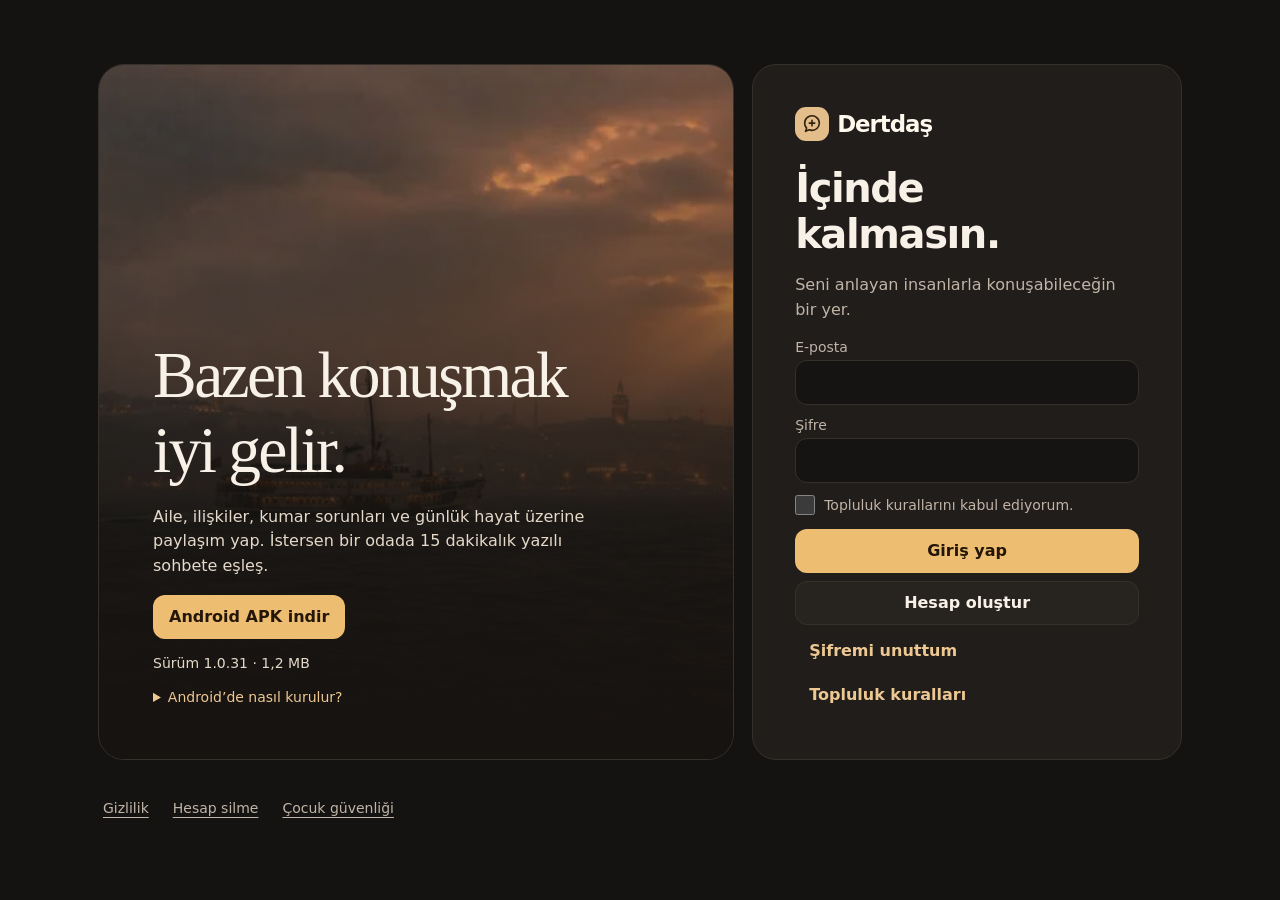
==== commit a70565cf: "Publish Dertdas v31 web chat and Android download" ====
--- a/index.html
+++ b/index.html
@@ -8,12 +8,12 @@
   <title>Dertdaş · İçinde kalmasın</title>
   <meta name="description" content="Dertdaş topluluklarına katıl, bir yazılı sohbete eşleş veya Android uygulamasını indir.">
   <link rel="stylesheet" href="web.css">
-  <link rel="stylesheet" href="style.css">
+  <link rel="stylesheet" href="style.css?v=31">
   <script defer src="config.js"></script>
   <script defer src="app.js"></script>
   <script defer src="rooms.js"></script>
   <script defer src="release.js"></script>
-  <script defer src="written.js"></script>
+  <script defer src="written.js?v=31"></script>
   <script defer src="journal.js"></script>
 </head>
 <body>
@@ -24,8 +24,8 @@
     <div class="web-intro-copy">
       <h2 id="welcomeTitle">Bazen konuşmak iyi gelir.</h2>
       <p>Aile, ilişkiler, kumar sorunları ve günlük hayat üzerine paylaşım yap. İstersen bir odada 15 dakikalık yazılı sohbete eşleş.</p>
-      <a class="web-download" href="Dertdas-V30.apk" download>Android APK indir</a>
-      <p class="web-install">Sürüm 1.0.30 · 1,2 MB</p>
+      <a class="web-download" href="Dertdas-V31.apk" download>Android APK indir</a>
+      <p class="web-install">Sürüm 1.0.31 · 1,2 MB</p>
       <details class="web-install">
         <summary>Android’de nasıl kurulur?</summary>
         <p>İndirdiğin dosyayı aç. Telefon izin isterse kullandığın tarayıcı için bu kaynaktan yüklemeye izin ver, sonra kurulum ekranına dön.</p>
@@ -59,7 +59,7 @@
   <header><div class="header-inner">
     <div class="brand"><span class="brand-mark"><svg class="icon" aria-hidden="true"><use href="#i-brand"></use></svg></span>Dertdaş</div>
     <div class="header-actions">
-      <a class="web-app-download" href="Dertdas-V30.apk" download aria-label="Android APK indir">APK indir</a>
+      <a class="web-app-download" href="Dertdas-V31.apk" download aria-label="Android APK indir">APK indir</a>
       <button id="headerWallet" class="icon-button wallet-button" aria-label="Jeton ve VIP"><svg class="icon" aria-hidden="true"><use href="#i-wallet"></use></svg></button>
       <button id="toggleSearch" class="icon-button" aria-label="Gönderilerde ara" aria-expanded="false" aria-controls="searchPanel"><svg class="icon" aria-hidden="true"><use href="#i-search"></use></svg></button>
       <button id="refresh" class="icon-button" aria-label="Yenile"><svg class="icon" aria-hidden="true"><use href="#i-refresh"></use></svg></button>
@@ -102,7 +102,7 @@
       <article class="room-panel written-panel">
         <div class="room-panel-heading"><h2>Yazılı sohbet</h2></div>
         <p>15 dakika · Günde ilk görüşme ücretsiz. Sonrasında 25 jeton veya bir VIP yazılı görüşme hakkı.</p>
-        <div class="match-roles"><button id="writtenStart">Eşleşme ara</button><button id="writtenCancel" hidden>Aramayı iptal et</button><button id="writtenJoin" hidden>Görüşmeye katıl</button><button id="writtenWallet" hidden>Mağazayı aç</button></div>
+        <div class="match-roles"><button id="writtenStart">Eşleşme ara</button><button id="writtenCancel" hidden>Aramayı iptal et</button><button id="writtenJoin" hidden>Görüşmeye katıl</button><button id="writtenWallet" hidden>Mağazayı aç</button><button id="writtenFavorites" type="button">Favoriler</button></div>
         <p id="writtenSearchStatus" class="match-status" role="status"></p>
       </article>
       <article id="roomTool" class="room-panel" hidden></article>
@@ -273,11 +273,46 @@
     </form>
   </dialog>
   <dialog id="writtenDialog" aria-labelledby="writtenTitle">
-    <div class="split"><h2 id="writtenTitle">Yazılı sohbet</h2><button id="writtenEnd">Bitir</button></div>
-    <p id="writtenClock"></p><p id="writtenStatus" role="status"></p>
-    <div class="match-roles"><button id="writtenReport">Bildir</button><button id="writtenBlock">Engelle</button></div>
-    <div id="writtenItems" aria-label="Görüşme mesajları"></div>
-    <form id="writtenForm" class="row" hidden><input id="writtenText" maxlength="1000" required aria-label="Mesaj" placeholder="Mesaj yaz"><button class="primary">Gönder</button></form>
+    <div class="chat-top">
+      <span id="writtenAvatar" class="chat-avatar" aria-hidden="true">D</span>
+      <div class="chat-heading">
+        <h2 id="writtenTitle">Yazılı sohbet</h2>
+        <p id="writtenRoom"></p>
+      </div>
+      <p id="writtenClock" aria-label="Kalan süre" hidden></p>
+      <details id="writtenMenu" class="chat-menu">
+        <summary aria-label="Sohbet seçenekleri">⋯</summary>
+        <div>
+          <button id="writtenReport" type="button">Bildir</button>
+          <button id="writtenBlock" type="button">Engelle</button>
+          <button id="writtenEnd" type="button" class="danger">Sohbeti bitir</button>
+        </div>
+      </details>
+    </div>
+    <div id="writtenActions" class="chat-actions" hidden>
+      <button id="writtenExtend" type="button"><span aria-hidden="true">◷</span> Uzat</button>
+      <button id="writtenFavorite" type="button" aria-pressed="false"><span aria-hidden="true">☆</span> Favori</button>
+      <button id="writtenGift" type="button" aria-expanded="false" aria-controls="writtenGifts"><span aria-hidden="true">✦</span> Hediye</button>
+    </div>
+    <div id="writtenOffer" class="chat-offer" hidden>
+      <p id="writtenOfferText"></p>
+      <div id="writtenOfferActions" hidden><button id="writtenDecline" type="button">Reddet</button><button id="writtenAccept" type="button" class="primary">Kabul et</button></div>
+    </div>
+    <p id="writtenStatus" role="status"></p>
+    <div id="writtenItems" role="log" aria-label="Görüşme mesajları" aria-live="polite" aria-relevant="additions"></div>
+    <section id="writtenGifts" class="chat-gifts" aria-labelledby="writtenGiftsTitle" hidden>
+      <div class="split"><h3 id="writtenGiftsTitle">Bir hediye seç</h3><button id="writtenGiftsClose" type="button" aria-label="Hediyeleri kapat">×</button></div>
+      <div id="writtenGiftList"></div>
+    </section>
+    <form id="writtenForm" hidden>
+      <input id="writtenText" maxlength="1000" required aria-label="Mesaj" placeholder="Mesaj yaz…" autocomplete="off">
+      <button class="primary" aria-label="Mesajı gönder"><span aria-hidden="true">↑</span></button>
+    </form>
+  </dialog>
+  <dialog id="writtenFavoritesDialog" aria-labelledby="writtenFavoritesTitle">
+    <div class="split"><h2 id="writtenFavoritesTitle">Favori sohbet arkadaşları</h2><button id="writtenFavoritesClose" type="button">Kapat</button></div>
+    <p id="writtenFavoritesStatus" role="status"></p>
+    <div id="writtenFavoritesList"></div>
   </dialog>
 </body>
 </html>
--- a/style.css
+++ b/style.css
@@ -704,3 +704,70 @@
 .journal-entry summary { color: var(--accent); cursor: pointer; overflow-wrap: anywhere; }
 .journal-entry p { white-space: pre-wrap; overflow-wrap: anywhere; }
 .journal-entry .journal-actions { margin-top: 10px; }
+
+/* Yazılı sohbet */
+#writtenDialog {
+  box-sizing: border-box;
+  width: min(100vw, 760px);
+  max-width: 100%;
+  height: 100dvh;
+  max-height: 100dvh;
+  margin: auto;
+  inset: 0;
+  padding: 0;
+  border: 0;
+  border-radius: 0;
+  background: #151311;
+  color: #fbf4e9;
+  overflow: hidden;
+}
+#writtenDialog[open] { display: flex; flex-direction: column; }
+#writtenDialog::backdrop { background: #0e0b08c7; }
+.chat-top { display: flex; align-items: center; gap: 12px; min-height: 72px; padding: 12px 14px; background: #1d1915; border-bottom: 1px solid #3c3026; }
+.chat-avatar { flex: 0 0 42px; height: 42px; display: grid; place-items: center; border-radius: 15px; background: #473022; color: #f8ca8c; font-weight: 750; }
+.chat-heading { flex: 1; min-width: 0; }
+.chat-heading h2 { margin: 0; overflow: hidden; text-overflow: ellipsis; white-space: nowrap; font-size: 1.02rem; }
+.chat-heading p { margin: 2px 0 0; color: #bcad9e; font-size: .8rem; }
+#writtenClock { margin: 0; padding: 5px 8px; background: #382b20; color: #ffcf97; border-radius: 10px; font-size: .875rem; font-weight: 650; font-variant-numeric: tabular-nums; }
+#writtenClock[data-urgent="true"] { color: #ffafa2; background: #4b2722; }
+.chat-menu { position: relative; }
+.chat-menu summary { min-width: 44px; min-height: 44px; display: grid; place-items: center; cursor: pointer; list-style: none; font-size: 1.55rem; border-radius: 12px; }
+.chat-menu summary::-webkit-details-marker { display: none; }
+.chat-menu[open] summary { background: #3c3026; }
+.chat-menu > div { position: absolute; z-index: 2; top: calc(100% + 6px); right: 0; width: 164px; display: grid; background: #26201a; border: 1px solid #493a2c; border-radius: 14px; padding: 5px; box-shadow: 0 12px 30px #090705a0; }
+.chat-menu button { background: transparent; border: 0; text-align: left; }
+.chat-actions { display: flex; gap: 8px; padding: 9px 14px; border-bottom: 1px solid #342a22; background: #1a1613; }
+.chat-actions button { flex: 1; min-width: 0; background: #2c231c; color: #f4d4ab; border-color: #443429; font-size: .86rem; padding-inline: 3px; }
+.chat-actions button[aria-pressed="true"] { background: #4b3620; color: #ffe0a4; }
+.chat-actions button span { margin-right: 2px; color: #ffc47b; font-size: 1rem; }
+.chat-offer { display: flex; flex-wrap: wrap; align-items: center; justify-content: space-between; gap: 6px; margin: 8px 14px 0; border: 1px solid #674c34; border-radius: 13px; background: #392b1f; padding: 8px 10px; }
+.chat-offer p { margin: 0; font-size: .86rem; color: #ffe0b8; }
+#writtenOfferActions { display: flex; gap: 6px; }
+#writtenOfferActions button { min-height: 36px; font-size: .8rem; }
+#writtenStatus { margin: 4px 14px 0; color: #f0b58b; font-size: .84rem; }
+#writtenStatus:empty { display: none; }
+#writtenItems { display: flex; flex: 1; min-height: 0; max-height: none; overflow-y: auto; flex-direction: column; align-items: stretch; gap: 8px; margin: 0; padding: 14px; overscroll-behavior: contain; }
+#writtenItems > :first-child { margin-top: auto; }
+#writtenItems .chat-empty { color: #bcad9e; text-align: center; font-size: .9rem; }
+#writtenItems .bubble { margin-block: 0; max-width: min(82%, 420px); padding: 9px 13px 6px; border-radius: 16px 16px 16px 4px; background: #2e251f; }
+#writtenItems .bubble.mine { border-radius: 16px 16px 4px 16px; background: linear-gradient(135deg, #f0bf79, #e4a864); color: #24160c; }
+#writtenItems .bubble time { display: block; margin-top: 4px; font-size: .7rem; opacity: .78; text-align: right; }
+#writtenItems .bubble p { margin: 0; overflow-wrap: anywhere; }
+#writtenItems .chat-system { align-self: center; margin: 3px 0; color: #dac5ad; background: #2c231a; border-radius: 99px; padding: 5px 12px; font-size: .8rem; }
+#writtenItems .chat-gift-message { border: 1px solid #6a4e33; text-align: center; }
+.chat-gift-message .chat-symbol { display: block; font-size: 1.5rem; }
+.chat-gifts { padding: 9px 14px 12px; border-top: 1px solid #443429; background: #231c16; }
+.chat-gifts h3 { margin: 0; font-size: .95rem; }
+.chat-gifts .split button { min-height: 36px; }
+#writtenGiftList { display: grid; grid-template-columns: repeat(3, 1fr); gap: 7px; }
+#writtenGiftList button { padding: 7px 3px; font-size: .84rem; }
+#writtenGiftList button span { display: block; margin-bottom: 3px; font-size: 1.25rem; }
+#writtenGiftList button small { display: block; margin-top: 2px; }
+#writtenForm { margin: 0; display: grid; grid-template-columns: minmax(0, 1fr) 46px; gap: 8px; padding: 9px 14px max(12px, env(safe-area-inset-bottom)); border-top: 1px solid #3c3026; background: #1d1915; }
+#writtenText { margin: 0; min-width: 0; border: 1px solid #4a3a2c; border-radius: 14px; padding-inline: 13px; }
+#writtenForm button { padding: 0; border-radius: 14px; font-size: 1.35rem; }
+#writtenFavoritesList article { display: flex; align-items: center; justify-content: space-between; gap: 12px; border-bottom: 1px solid var(--border); padding: 8px 0; }
+#writtenFavoritesList article p { margin: 2px 0 0; color: var(--muted); font-size: .85rem; }
+@media (min-width: 760px) and (min-height: 640px) {
+  #writtenDialog { height: min(86dvh, 820px); border: 1px solid #463527; border-radius: 23px; }
+}
